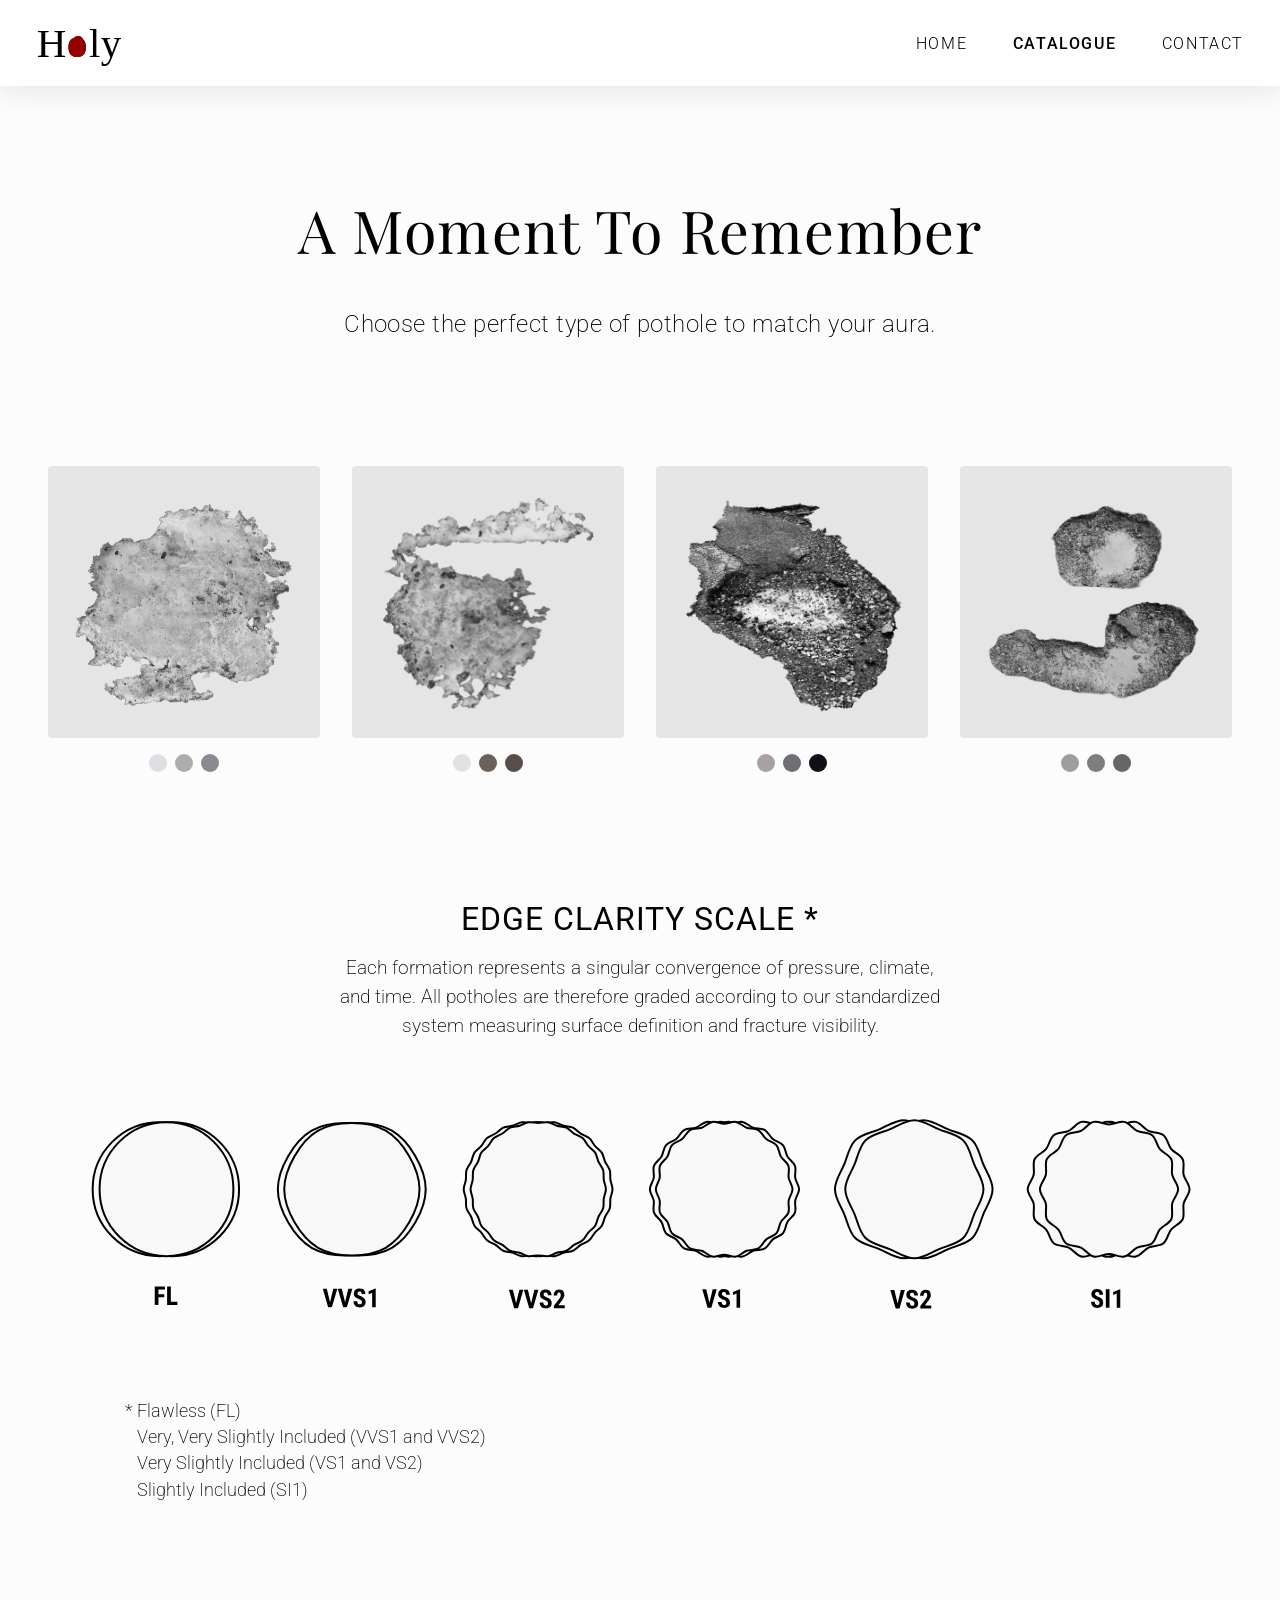
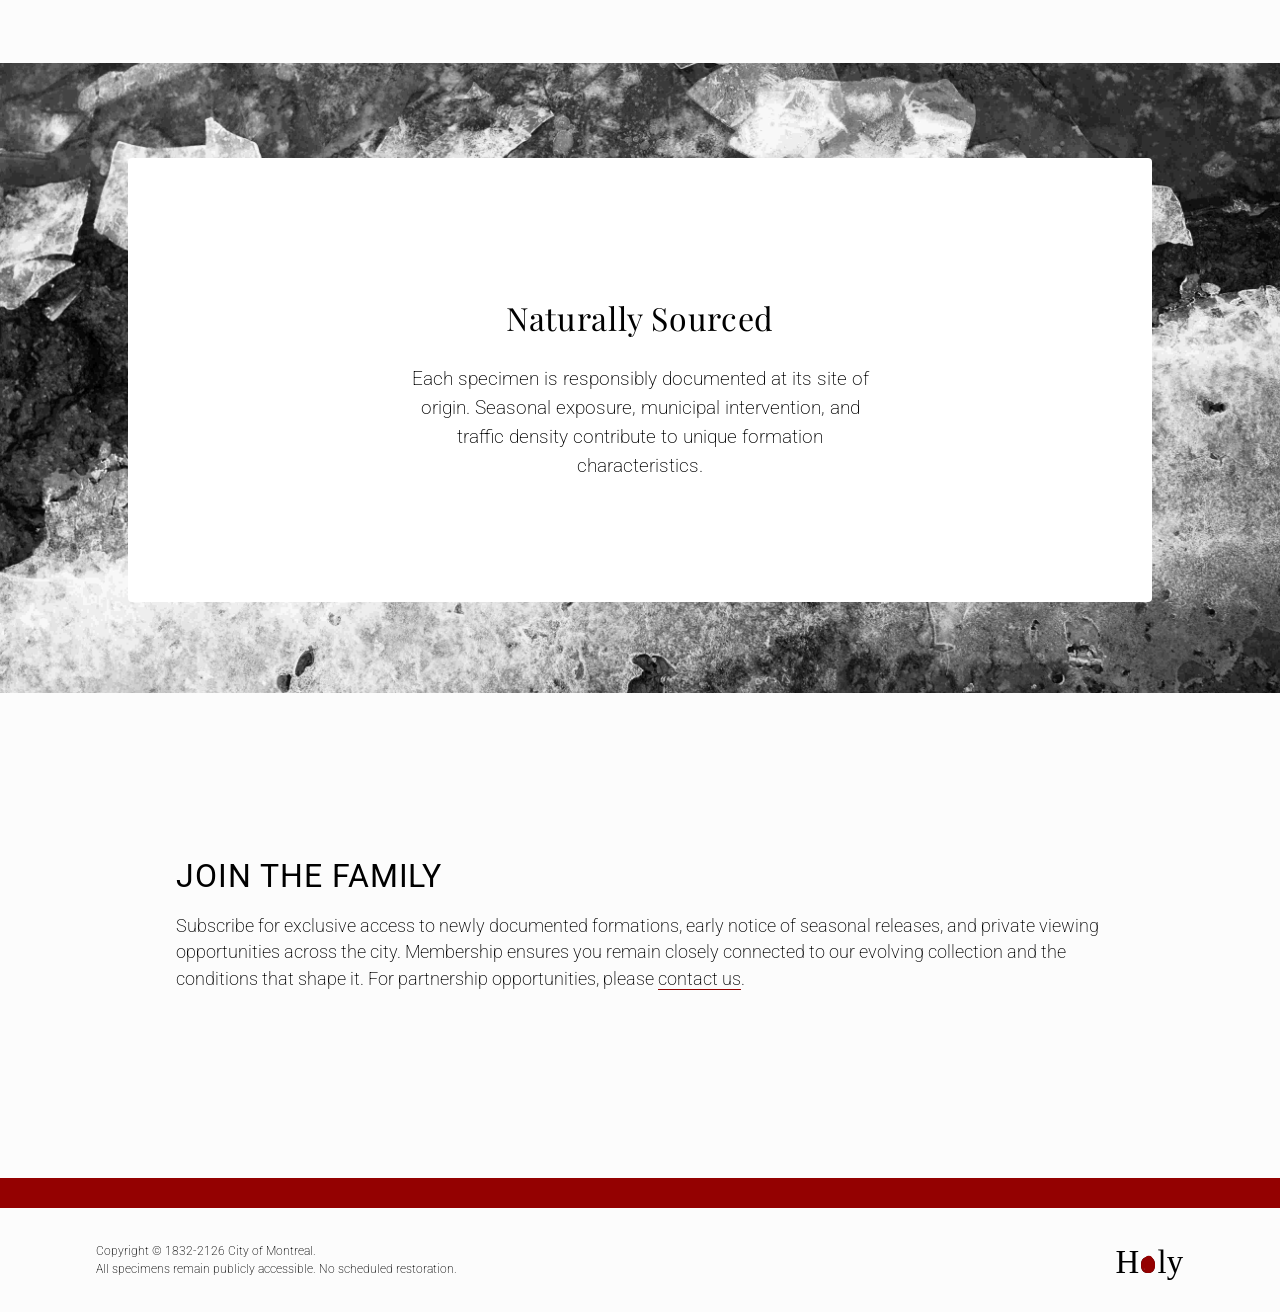
==== catalogue.html @ d76c944a "Initial commit" ====
<!DOCTYPE html>
<html lang="en">
    <head>
        <meta charset="UTF-8">
        <meta name="viewport" content="width=device-width, initial-scale=1.0">
        <meta name="author" content="Gabrielle Michaud">
        <meta name="description" content="DART 349-A Final Project">
        <link rel="stylesheet" href="css/style.css">
        <title>Catalogue | Holy</title>
    </head>
    <body>
        <header>
            <nav class="navbar">
                <span class="logo">
                    <a href="index.html">
                        <img src="images/holy_logo.svg" alt="Holy written with a solid red o">
                    </a>
                </span>

                <span class="pages" id="nav-menu">
                    <a href="index.html">Home</a>
                    <a href="#" class="active">Catalogue</a>
                    <a href="contact.html">Contact</a>
                </span>

                <button class="hamburger-btn" aria-label="Toggle menu" aria-expanded="false" aria-controls="nav-menu">
                    <div class="hamburger-line"></div>
                    <div class="hamburger-line"></div>
                </button>
            </nav>
        </header>    
        <main id="content">
            <h1>A Moment to Remember</h1>
            <h2>Choose the perfect type of pothole to match your aura.</h2>

            <section class="gems">
                <div class="gem-group">
                    <div class="gem-card">
                        <img src="images/gem_1.png" alt="Gem 1">
                        <p class="gem-text">
                            1.03 m Carat, Roundish Cut, Ice Grey
                        </p>
                    </div>
                    <div class="circle-container">
                        <div class="circle-filled c1"></div>
                        <div class="circle-filled c2"></div>
                        <div class="circle-filled c3"></div>
                    </div>
                </div>
                <div class="gem-group">
                    <div class="gem-card">
                        <img src="images/gem_2.png" alt="Gem 2">
                        <p class="gem-text">
                            1.24 m Carat, Peninsula Cut, Slush White
                        </p>
                    </div>
                    <div class="circle-container">
                        <div class="circle-filled c4"></div>
                        <div class="circle-filled c5"></div>
                        <div class="circle-filled c6"></div>
                    </div>
                </div>
                <div class="gem-group">
                    <div class="gem-card">
                        <img src="images/gem_3.png" alt="Gem 3">
                        <p class="gem-text">
                            0.57 m Carat, Never Ending Cut, Lava Black
                        </p>
                    </div>
                    <div class="circle-container">
                        <div class="circle-filled c7"></div>
                        <div class="circle-filled c8"></div>
                        <div class="circle-filled c9"></div>
                    </div>
                </div>
                <div class="gem-group">
                    <div class="gem-card">
                        <img src="images/gem_4.png" alt="Gem 4">
                        <p class="gem-text">
                            0.26 m Carat, Twin Crevasse Cut, Silver
                        </p>
                    </div>
                    <div class="circle-container">
                        <div class="circle-filled c10"></div>
                        <div class="circle-filled c11"></div>
                        <div class="circle-filled c12"></div>
                    </div>
                </div>
            </section>
            
            <section>
                <h3>Edge Clarity Scale *</h3>
                <h4>Each formation represents a singular convergence of pressure, climate, and time. All potholes are therefore graded according to our standardized system measuring surface definition and fracture visibility.</h4>

                <img src="images/pothole_grading.svg" alt="Illustrated circles with subtle overlap effect, each border becoming increasingly wiggly">
                
                <p>*  Flawless (FL)</p>
                <p>&nbsp;&nbsp; Very, Very Slightly Included (VVS1 and VVS2)</p>
                <p>&nbsp;&nbsp; Very Slightly Included (VS1 and VS2)</p>
                <p>&nbsp;&nbsp; Slightly Included (SI1)</p>
            </section>
    
            <section class="half-hero">
                <img src="images/ice.jpg" alt="Background image of top-down view of sheets of ice">
                <div class="overlay-box">
                    <h2>Naturally Sourced</h2>
                    <h4>Each specimen is responsibly documented at its site of origin. Seasonal exposure, municipal intervention, and traffic density contribute to unique formation characteristics.</h4>
                </div>
            </section>

            <article>
                <h3>Join the family</h3>
                <p>
                    Subscribe for exclusive access to newly documented formations, early notice of seasonal releases, and private viewing opportunities across the city. Membership ensures you remain closely connected to our evolving collection and the conditions that shape it. For partnership opportunities, please <a href="contact.html">contact us</a>.
                </p>
            </article>
        
        </main>

        <hr>

        <footer>
            <section class="footer-text">
                <p>
                    Copyright &copy; 1832-2126 City of Montreal.
                </p>
                <p>
                    All specimens remain publicly accessible. No scheduled restoration.
                </p>
            </section>
            <section class="footer-logo">
                <a href="index.html">
                    <img src="images/holy_logo.svg" alt="Holy logo">
                </a>
            </section>
        </footer>

        <script>
            const nav = document.querySelector(".navbar");
            const btn = document.querySelector(".hamburger-btn");

            btn.addEventListener("click", () => {
                nav.classList.toggle("responsive");
                btn.classList.toggle("open");
            });
        </script>

    </body>
</html>
---- css/style.css ----
@import url('https://fonts.googleapis.com/css2?family=Playfair+Display:ital,wght@0,400..900;1,400..900&family=Roboto:ital,wght@0,100..900;1,100..900&display=swap');

:root {
    --primary: #000;
    --secondary: #fff;
    --tertiary: #940101;
    --font-primary: "Playfair Display", serif;
    --font-secondary: "Roboto", sans-serif;
    --content-width: 64em;
    --spacing-sm: 0.5em;
    --spacing-md: 1em;
    --spacing-lg: 2em;
    --radius-sm: 0.25em;
}

* {
    box-sizing: border-box;
}

html {
    scroll-behavior: smooth;
}

main {
    padding: 10em 0;
    margin: 0 auto;
}

body {
    font-family: var(--font-secondary);
    background: #fcfcfc;
    margin: 0;
}

main section {
    margin: 8em 0 0;
}

article,
section p {
    max-inline-size: var(--content-width);
    margin: 0 auto;
    padding-inline: clamp(1rem, 5vw, 3rem);
}

article img {
    max-width: 100%;
}

footer {
    margin: 2em auto;
    display: flex;
    align-items: center;
    justify-content: space-between;
    padding-inline: clamp(1rem, 5vw, 3rem);
}

h1 {
    font-size: clamp(2.3rem, 7vw, 3.7rem);
    letter-spacing: 0.02em;
    font-family: var(--font-primary);
    padding: var(--spacing-sm);
    margin: 0;
    font-weight: 400;
    text-transform: capitalize;
    text-align: center;
}

h2 {
    font-size: clamp(0.875rem, 3vw, 1.5rem);
    margin-top: var( --spacing-sm);
    letter-spacing: 0.02em;
    font-weight: 200;
    text-align: center;
}

h3 {
    font-size: clamp(1.5rem, 5vw, 2rem);
    font-weight: 400;
    letter-spacing: 0.03em;
    margin: 2em 0 0.5em;
    text-transform: uppercase;
    text-align: center;
}

h4 {
    font-size: clamp(1rem, 3vw, 1.2rem);
    font-weight: 200;
    margin: 0 auto;
    text-align: center;
    max-width: 60ch;
    line-height: 1.5;
}

h5 {
    font-size: clamp(0.85rem, 2vw, 1rem);
    font-weight: 400;
    margin: var(--spacing-sm);
    text-transform: capitalize;
}

h6 {
    font-size: clamp(0.7rem, 1.5vw, 0.8rem);
    font-weight: 300;
    margin: var(--spacing-sm);
}

p {
    font-size: clamp(1rem, 2vw, 1.1rem);
    font-weight: 200;
    line-height: 1.5;
}

footer p {
    font-size: clamp(0.65rem, 1.5vw, 0.75rem);
}

article h3 {
    text-align: left;
}

hr {
    border: 15px solid #940101;
}

/* Glass effect by css.glass */
nav {
    text-transform: uppercase;
    align-items: center;
    position: fixed;
    display: flex;
    justify-content: space-between;
    z-index: 10;
    padding: var(--spacing-md);
    width: 100%;
    letter-spacing: 0.1em;
    background: rgba(255, 255, 255, 0.95);
    box-shadow: 0 4px 30px rgba(0, 0, 0, 0.1);
    backdrop-filter: blur(3.5px);
}

nav a {
    padding: 0 20px;
    text-decoration: none;
    color: #000;
}

.logo img {
    height: 50px;
    width: auto;
}

.pages a {
    font-weight: 300;
}

.pages a:hover {
    color: #656565;
}

.pages a.active {
    font-weight: 500;
}

article a {
    text-decoration: none;
    color: var(--primary);
    border-bottom: 1px solid var(--tertiary);
    transition: transform 0.3s ease;
}

article a:hover {
    border-bottom: 2px solid var(--tertiary);
}

a:focus {
    outline: 1px solid var(--tertiary);
    outline-offset: 3px;
    border-radius: 2px;
}

.hero {
    background: url(../images/hero_pothole.jpg) no-repeat center center/cover;
    height: 100vh;
    width: 100%;
    text-align: center;
    place-items: center;
    display: grid;
}

.hero h1,
.hero h2 {
    color: var(--secondary);
}

.scroll-down {
    position: absolute;
    bottom: 4em;
    left: 50%;
    animation: bounce 2s ease-in-out infinite;
}

.arrow {
    border: solid #f7f7f7;
    display: inline-block;
    border-width: 0 3px 3px 0;
    padding: 10px;
    transform: rotate(45deg);
}

/* Hamburger to X navbar effect by Quackit */
.hamburger-btn {
    width: 40px;
    height: 15px;
    background: transparent;
    border: none;
    cursor: pointer;
    display: none;
    flex-direction: column;
    justify-content: space-between;
    transition: all 0.3s ease;
    padding: 0;
}

.hamburger-line {
    width: 100%;
    height: 4px;
    background-color: #333;
    border-radius: 2px;
    transition: transform 0.3s ease, opacity 0.3s ease;
}

.hamburger-btn.open .hamburger-line:nth-child(1) {
    transform: translateY(6px) rotate(45deg);
}

.hamburger-btn.open .hamburger-line:nth-child(2) {
    transform: translateY(-5px) rotate(-45deg);
}

.card {
    display: flex;
    flex-wrap: wrap;
    justify-content: center;
    margin: 4em auto;
}

.card img {
    object-fit: cover;
    width: clamp(150px, 20vw, 300px);
    height: 50vh;
    padding: 0.25em;
    filter: grayscale(1);
}

.half-hero {
    position: relative;
    margin: 10rem 0;
}

.half-hero img {
    object-fit: cover;
    width: 100vw;
    height: 70vh;
}

.overlay-box {
    position: absolute;
    display: flex;
    flex-direction: column;
    justify-content: center;
    align-items: center;
    background: #fff;
    top: 50%;
    left: 50%;
    transform: translate(-50%, -50%);
    width: 80%;
    height: 70%;
    border-radius: var(--radius-sm);
}

.overlay-box h2 {
    font-family: var(--font-primary);
    font-size: 2rem;
}

.overlay-box h4 {
    max-width: 48ch;
}

.overlay-box a {
    text-transform: uppercase;
    padding: 1rem;
    margin: 2em;
    border-radius: 0.25em;
    border: #000 1px solid;
    color: #000;
    text-decoration: none;
}

.overlay-box a:hover {
    background: #000;
    color: #fff;
}

.gems {
    display: flex;
    justify-content: center;
    gap: 2rem;
    flex-wrap: wrap;
    padding: var(--spacing-inline);
}

.gem-group {
    display: flex;
    flex-direction: column;
    align-items: center;
    gap: 1rem;
    flex: 0 1 clamp(150px, 25%, 250px);
}

.gem-card {
    position: relative;
    background: #E5E5E5;
    padding: 1.5rem;
    cursor: pointer;
    border-radius: var(--radius-sm);
}

.gem-text {
    position: absolute;
    top: 50%;
    left: 50%;
    transform: translate(-50%, -50%);
    text-align: center;
    opacity: 0;
    transition: opacity 0.3s ease;
    margin: 0;
    font-size: 0.85rem;
    line-height: 1.5;
    width: 90%;
}

.gems img {
    width: 14em;
    height: 14em;
    object-fit: contain;
    display: block;
    filter: grayscale(1);
    transition: opacity 0.3s ease;
}

.gem-card:hover .gem-text {
    opacity: 1;
}

.gem-card:hover img {
    opacity: 0.1;
}

.circle-container {
    display: flex;
    gap: 0.5rem;
    justify-content: center;
    flex-wrap: wrap;
}

.circle-filled {
    background: var(--bg-color);
    border-radius: 100%;
    width: 18px;
    height: 18px;
    flex-shrink: 0;
}

.c1 { --bg-color: #DEDFE3; }
.c2 { --bg-color: #ADABAC; }
.c3 { --bg-color: #8A8A91; }
.c4 { --bg-color: #E2E2E4; }
.c5 { --bg-color: #6B6158; }
.c6 { --bg-color: #594D4C; }
.c7 { --bg-color: #A7A1A5; }
.c8 { --bg-color: #6F6E73; }
.c9 { --bg-color: #101116; }
.c10 { --bg-color: #9E9E9E; }
.c11 { --bg-color: #7E7C7D; }
.c12 { --bg-color: #656668; }

.contact_pothole {
    margin: 5em 0;
}

.contact {
    display: flex;
    flex-direction: column;
    gap: 2rem;
    align-items: center;
}

.contact article {
    display: flex;
    align-items: center;
    gap: 1rem;
}

.contact img {
    width: 4em;
    height: 4em;
}

.footer-logo img {
    height: 40px;
    width: auto;
    display: block;
    padding-inline: clamp(1rem, 5vw, 3rem);
}

@keyframes bounce {
    0%, 100% {
        transform: translate(-50%, 0);
    }
    50% {
        transform: translate(-50%, 10px);
    }
}

@media screen and (max-width: 600px) {
    .pages {
        position: absolute;
        width: 100%;
        top: 100%;
        left: 50%;
        transform: translateX(-50%);
        background: rgba(255, 255, 255, 0.95);
        flex-direction: column;
        align-items: center;
        max-height: 0;
        overflow: hidden;
        transition: max-height 0.35s ease;
    }

    .navbar.responsive .pages {
        max-height: 300px;
    }

    .pages a {
        display: block;
        text-align: left;
        padding: 1em 2em 1em;
        background: rgba(255, 255, 255, 1);
    }

    .navbar .icon {
        display: block;
    }
    .hamburger-btn {
        display: flex;
    }
    .card img {
        width: 90vw;
        height: 40vh;
    }
    .footer-logo img {
        display: none;
    }
    .card {
        gap: 2em;
    }
}
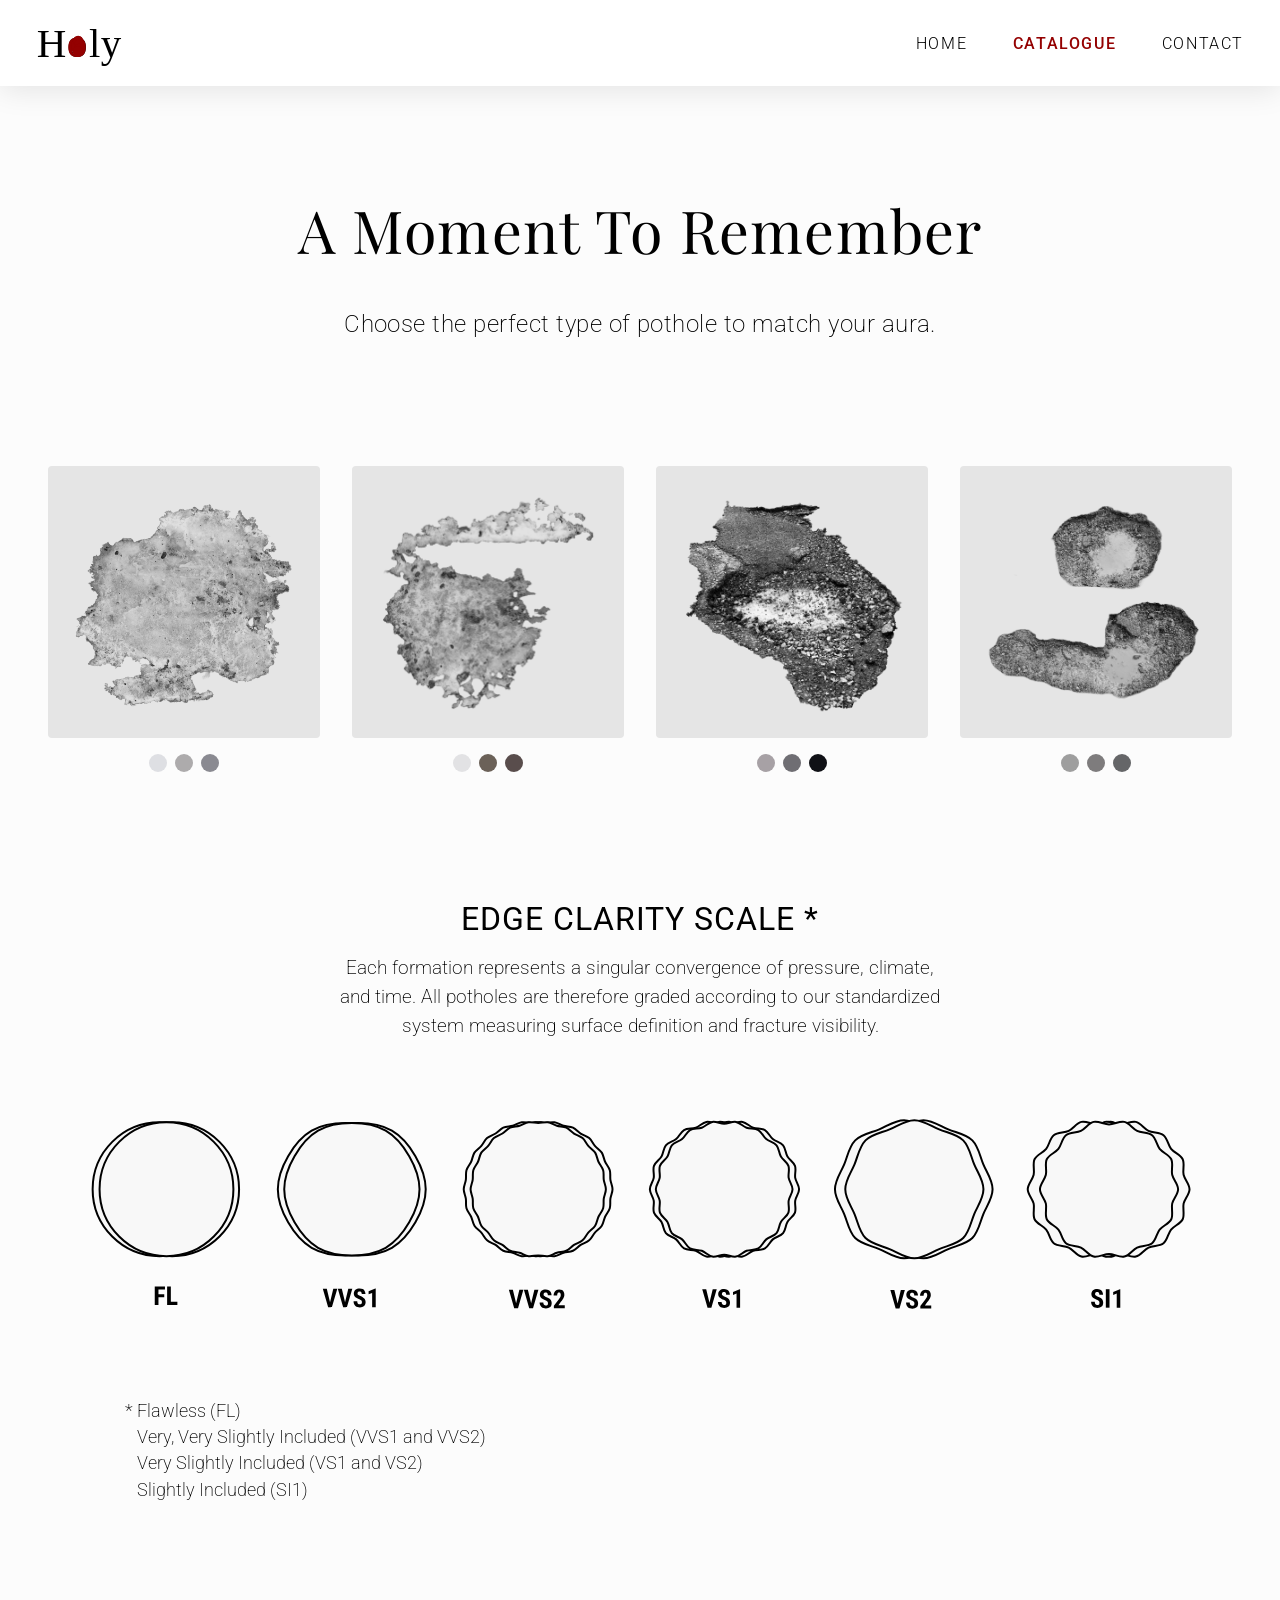
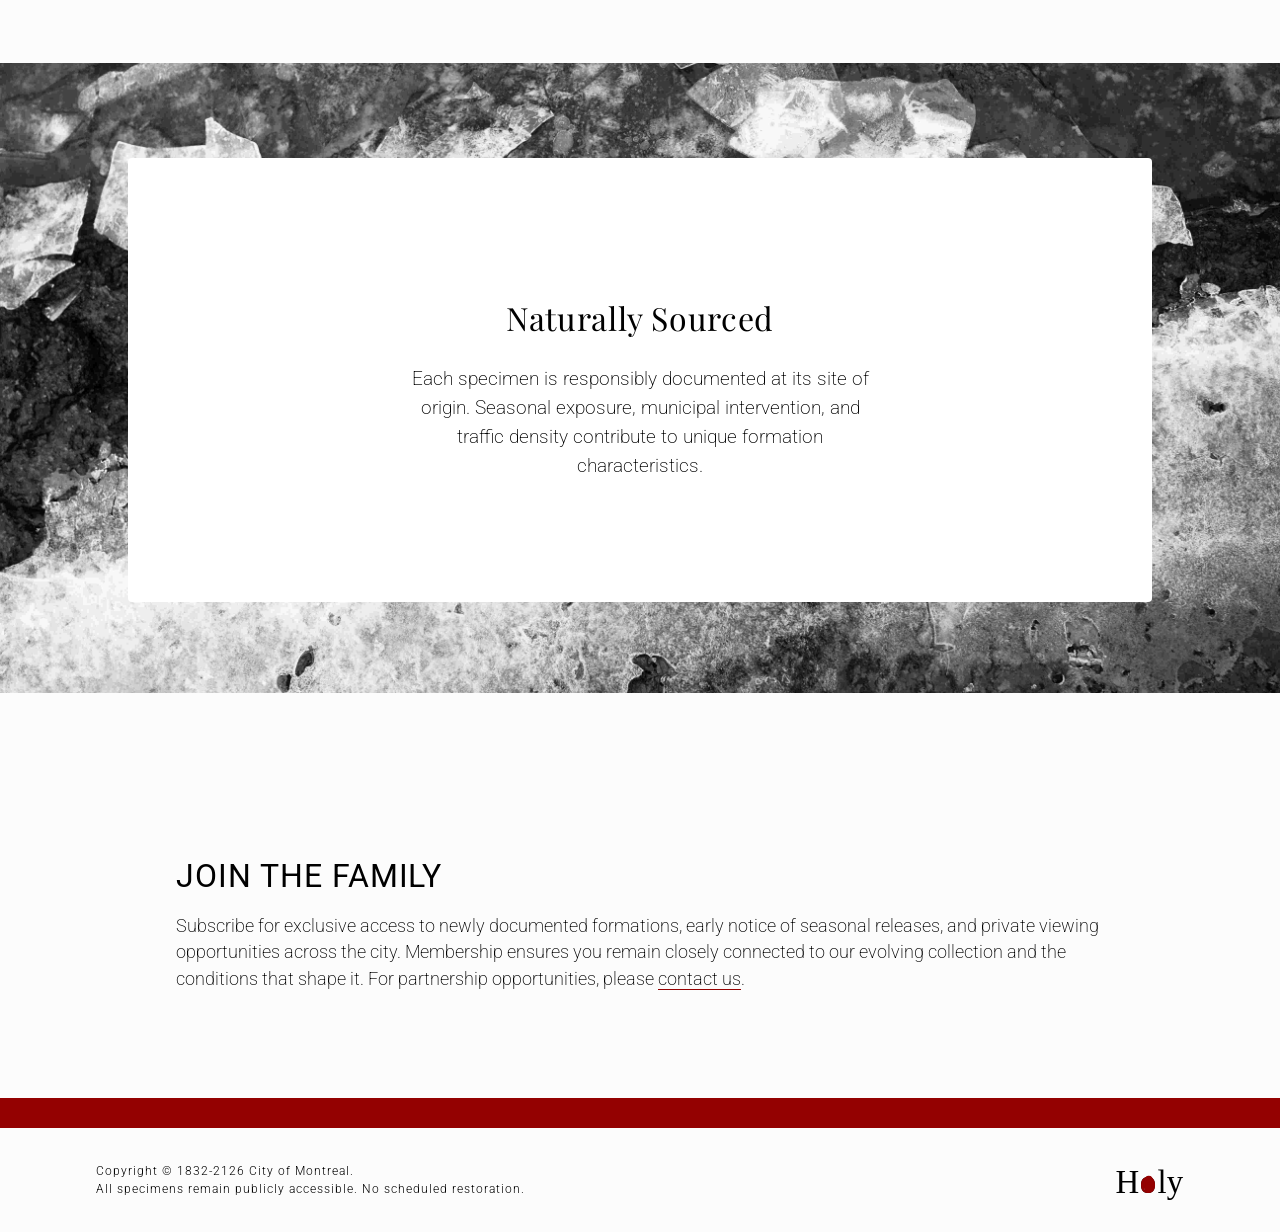
==== commit 91d89184: "Contact info alignment, red nav" ====
--- a/catalogue.html
+++ b/catalogue.html
@@ -17,7 +17,7 @@
                     </a>
                 </span>
 
-                <span class="pages" id="nav-menu">
+                <span class="navigation" id="nav-menu">
                     <a href="index.html">Home</a>
                     <a href="#" class="active">Catalogue</a>
                     <a href="contact.html">Contact</a>
--- a/css/style.css
+++ b/css/style.css
@@ -22,7 +22,7 @@
 }
 
 main {
-    padding: 10em 0;
+    padding: 5em 0;
     margin: 0 auto;
 }
 
@@ -34,6 +34,10 @@
 
 main section {
     margin: 8em 0 0;
+}
+
+main h1 {
+    margin: 5rem 0 0
 }
 
 article,
@@ -113,6 +117,8 @@
 
 footer p {
     font-size: clamp(0.65rem, 1.5vw, 0.75rem);
+    font-weight: 300;
+    letter-spacing: 1px;
 }
 
 article h3 {
@@ -120,7 +126,7 @@
 }
 
 hr {
-    border: 15px solid #940101;
+    border: 15px solid var(--tertiary);
 }
 
 /* Glass effect by css.glass */
@@ -142,7 +148,7 @@
 nav a {
     padding: 0 20px;
     text-decoration: none;
-    color: #000;
+    color: var(--primary);
 }
 
 .logo img {
@@ -150,30 +156,30 @@
     width: auto;
 }
 
-.pages a {
+.navigation a {
     font-weight: 300;
 }
 
-.pages a:hover {
+.navigation a:hover {
     color: #656565;
 }
 
-.pages a.active {
+.navigation a.active {
     font-weight: 500;
+    color: var(--tertiary);
 }
 
 article a {
     text-decoration: none;
     color: var(--primary);
     border-bottom: 1px solid var(--tertiary);
-    transition: transform 0.3s ease;
 }
 
 article a:hover {
     border-bottom: 2px solid var(--tertiary);
 }
 
-a:focus {
+article a:focus {
     outline: 1px solid var(--tertiary);
     outline-offset: 3px;
     border-radius: 2px;
@@ -225,7 +231,7 @@
 .hamburger-line {
     width: 100%;
     height: 4px;
-    background-color: #333;
+    background-color: var(--primary);
     border-radius: 2px;
     transition: transform 0.3s ease, opacity 0.3s ease;
 }
@@ -270,7 +276,7 @@
     flex-direction: column;
     justify-content: center;
     align-items: center;
-    background: #fff;
+    background: var(--secondary);
     top: 50%;
     left: 50%;
     transform: translate(-50%, -50%);
@@ -293,14 +299,15 @@
     padding: 1rem;
     margin: 2em;
     border-radius: 0.25em;
-    border: #000 1px solid;
-    color: #000;
+    border: var(--primary) 1px solid;
+    color: var(--primary);
     text-decoration: none;
 }
 
 .overlay-box a:hover {
-    background: #000;
-    color: #fff;
+    background: var(--tertiary);
+    border: var(--tertiary) 1px solid;
+    color: var(--secondary);
 }
 
 .gems {
@@ -336,9 +343,8 @@
     opacity: 0;
     transition: opacity 0.3s ease;
     margin: 0;
-    font-size: 0.85rem;
-    line-height: 1.5;
     width: 90%;
+    font-weight: 300;
 }
 
 .gems img {
@@ -388,24 +394,24 @@
 
 .contact_pothole {
     margin: 5em 0;
+    filter: drop-shadow(1px 2px 3px hsl(220deg 60% 50% / 0.3));
+    border-radius: var(--radius-sm);
 }
 
 .contact {
     display: flex;
     flex-direction: column;
-    gap: 2rem;
+}
+
+.contact-icon {
+    display: flex;
     align-items: center;
 }
 
-.contact article {
-    display: flex;
-    align-items: center;
-    gap: 1rem;
-}
-
-.contact img {
-    width: 4em;
-    height: 4em;
+.contact-icon img {
+    width: 3em;
+    height: 3em;
+    margin: 0 1em 0 0;
 }
 
 .footer-logo img {
@@ -425,7 +431,7 @@
 }
 
 @media screen and (max-width: 600px) {
-    .pages {
+    .navigation {
         position: absolute;
         width: 100%;
         top: 100%;
@@ -439,11 +445,11 @@
         transition: max-height 0.35s ease;
     }
 
-    .navbar.responsive .pages {
+    .navbar.responsive .navigation {
         max-height: 300px;
     }
 
-    .pages a {
+    .navigation a {
         display: block;
         text-align: left;
         padding: 1em 2em 1em;
@@ -466,4 +472,11 @@
     .card {
         gap: 2em;
     }
+    .overlay-box h4 {
+        max-width: 30ch;
+    }
+    .gems img {
+        width: 20em;
+        height: 20em;
+    }
 }
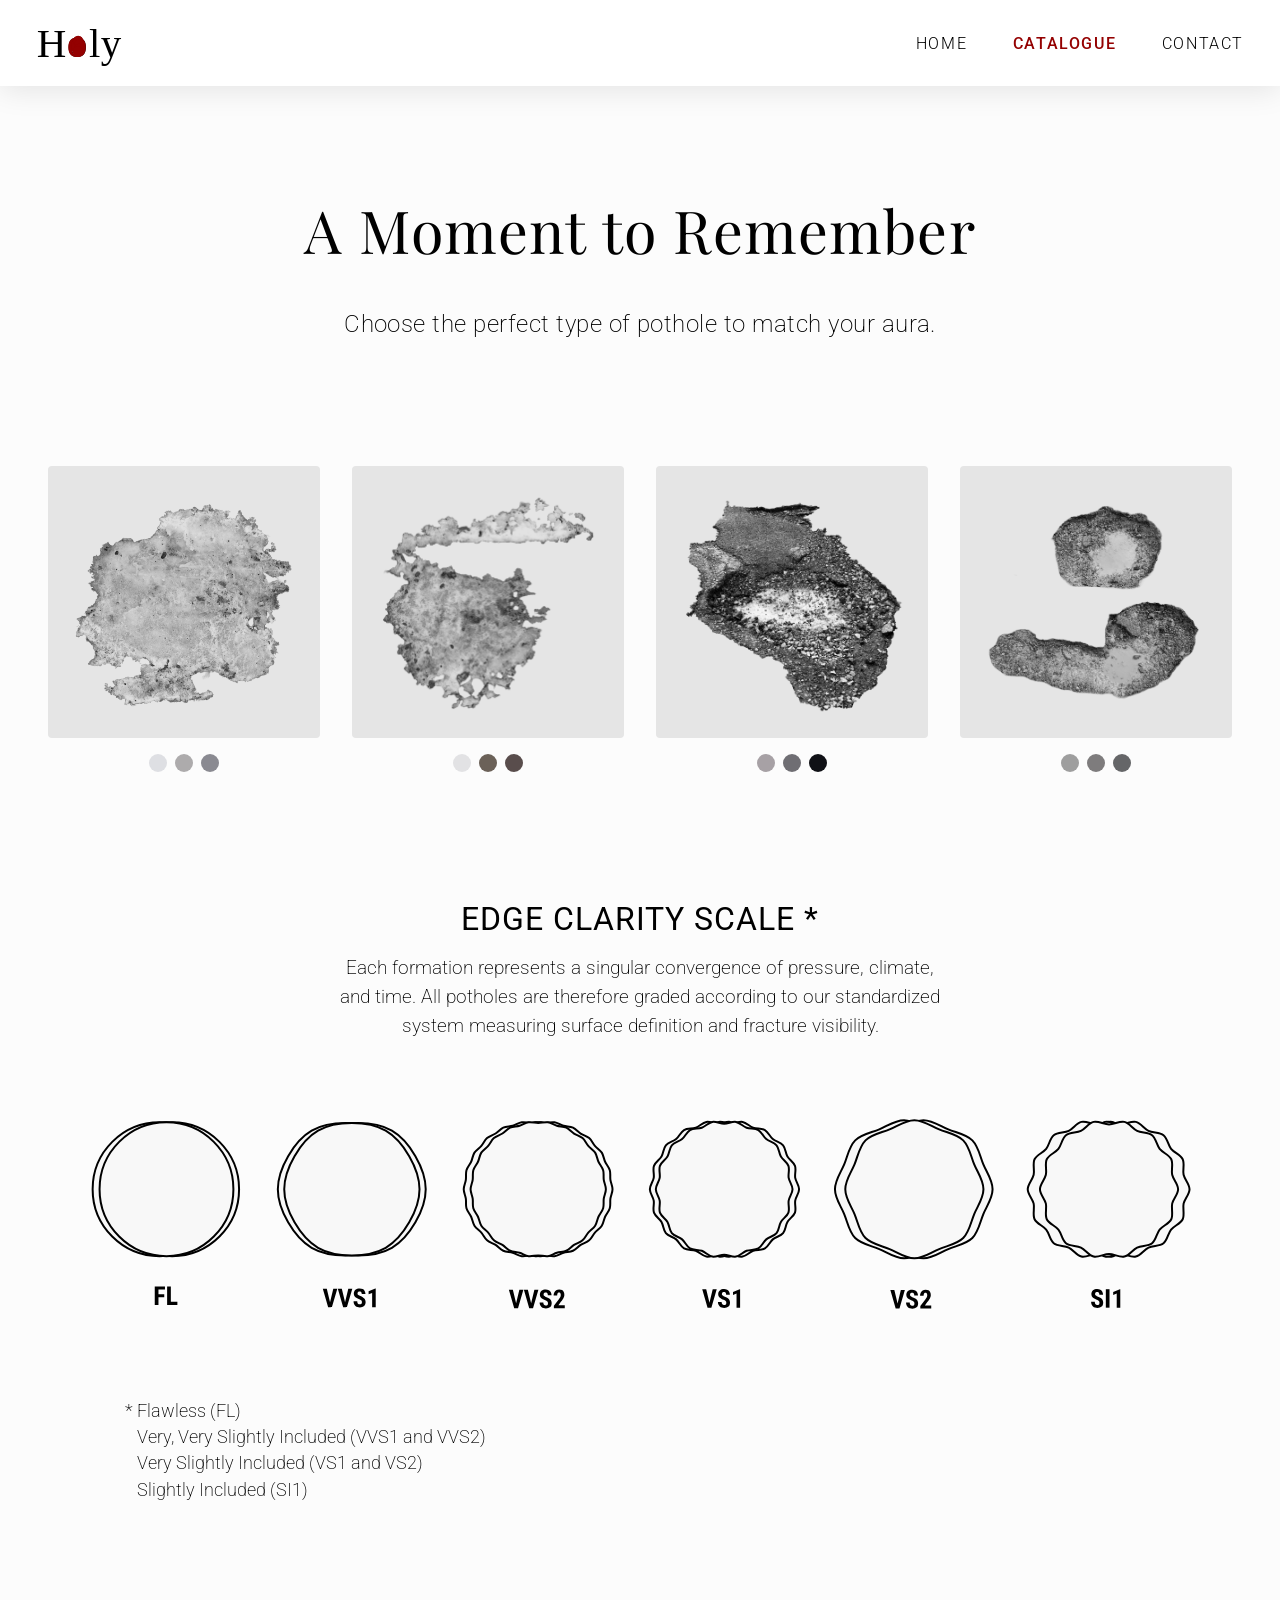
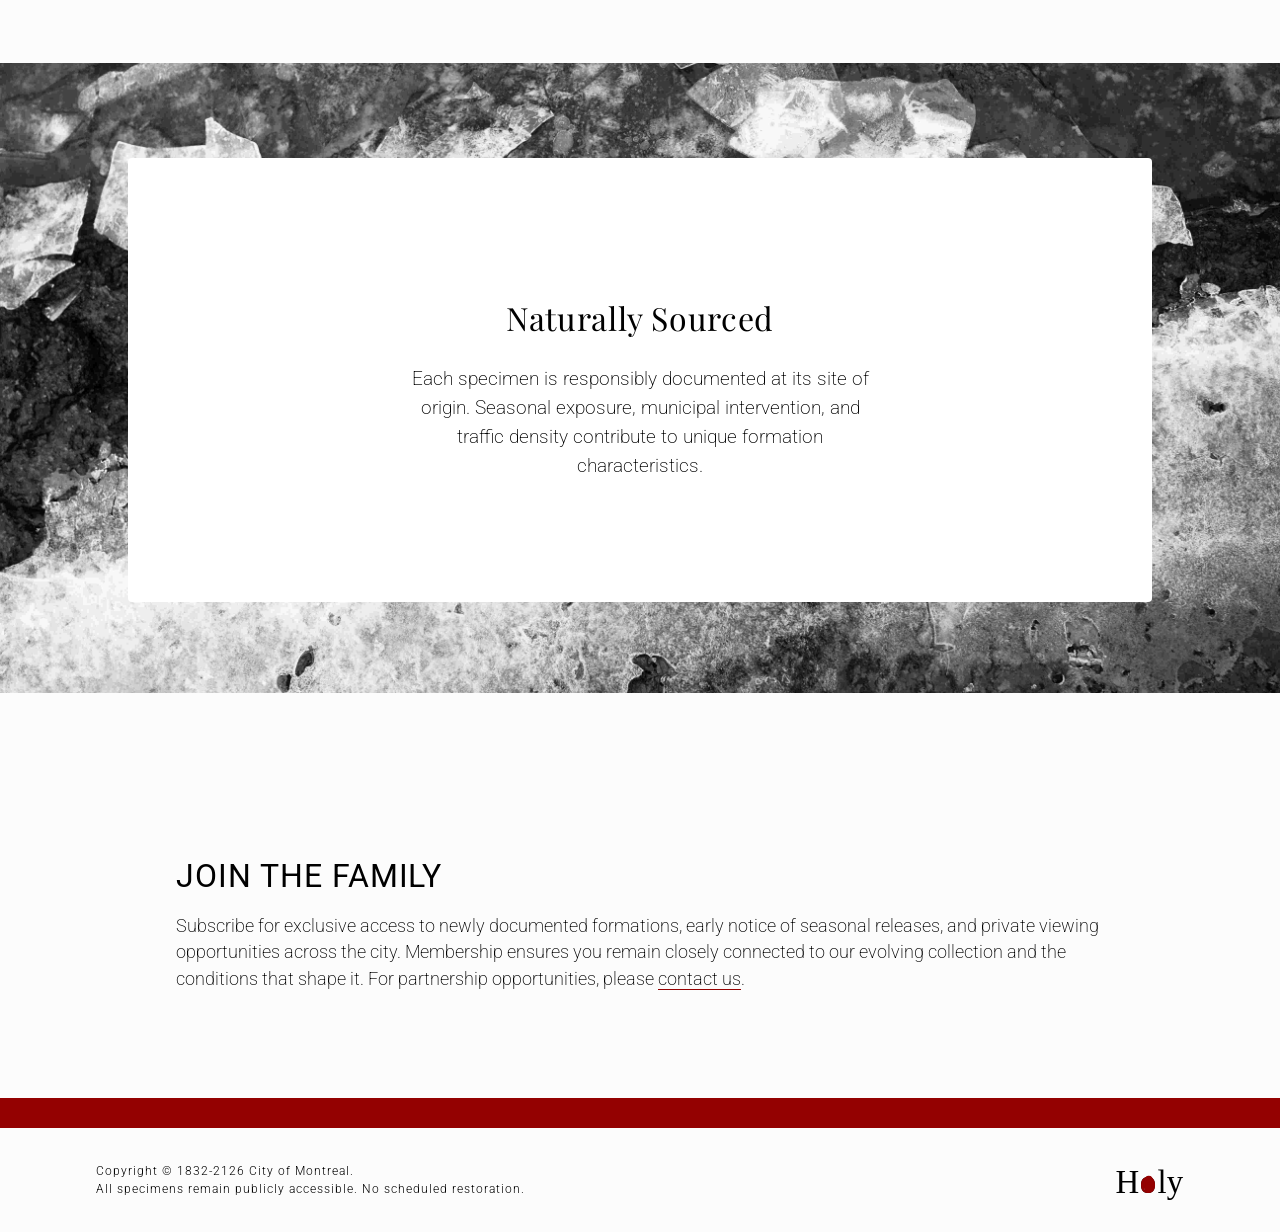
==== commit fbef5e2d: "Added project description and favicon" ====
--- a/catalogue.html
+++ b/catalogue.html
@@ -6,6 +6,7 @@
         <meta name="author" content="Gabrielle Michaud">
         <meta name="description" content="DART 349-A Final Project">
         <link rel="stylesheet" href="css/style.css">
+        <link rel="icon" type="image/x-icon" href="/images/favicon.svg">
         <title>Catalogue | Holy</title>
     </head>
     <body>
@@ -29,7 +30,7 @@
                 </button>
             </nav>
         </header>    
-        <main id="content">
+        <main>
             <h1>A Moment to Remember</h1>
             <h2>Choose the perfect type of pothole to match your aura.</h2>
 
@@ -102,7 +103,7 @@
     
             <section class="half-hero">
                 <img src="images/ice.jpg" alt="Background image of top-down view of sheets of ice">
-                <div class="overlay-box">
+                <div class="half-hero-box">
                     <h2>Naturally Sourced</h2>
                     <h4>Each specimen is responsibly documented at its site of origin. Seasonal exposure, municipal intervention, and traffic density contribute to unique formation characteristics.</h4>
                 </div>
--- a/css/style.css
+++ b/css/style.css
@@ -32,33 +32,6 @@
     margin: 0;
 }
 
-main section {
-    margin: 8em 0 0;
-}
-
-main h1 {
-    margin: 5rem 0 0
-}
-
-article,
-section p {
-    max-inline-size: var(--content-width);
-    margin: 0 auto;
-    padding-inline: clamp(1rem, 5vw, 3rem);
-}
-
-article img {
-    max-width: 100%;
-}
-
-footer {
-    margin: 2em auto;
-    display: flex;
-    align-items: center;
-    justify-content: space-between;
-    padding-inline: clamp(1rem, 5vw, 3rem);
-}
-
 h1 {
     font-size: clamp(2.3rem, 7vw, 3.7rem);
     letter-spacing: 0.02em;
@@ -66,7 +39,6 @@
     padding: var(--spacing-sm);
     margin: 0;
     font-weight: 400;
-    text-transform: capitalize;
     text-align: center;
 }
 
@@ -111,8 +83,25 @@
 
 p {
     font-size: clamp(1rem, 2vw, 1.1rem);
+    line-height: 1.5;
     font-weight: 200;
+}
+
+b {
+    font-size: clamp(1rem, 2vw, 1.1rem);
     line-height: 1.5;
+    font-weight: 400;
+}
+
+main h1 {
+    margin: 5rem 0 0
+}
+
+article,
+section p {
+    max-inline-size: var(--content-width);
+    margin: 0 auto;
+    padding-inline: clamp(1rem, 5vw, 3rem);
 }
 
 footer p {
@@ -123,6 +112,22 @@
 
 article h3 {
     text-align: left;
+}
+
+article img {
+    max-width: 100%;
+}
+
+main section {
+    margin: 8em 0 0;
+}
+
+footer {
+    margin: 2em auto;
+    display: flex;
+    align-items: center;
+    justify-content: space-between;
+    padding-inline: clamp(1rem, 5vw, 3rem);
 }
 
 hr {
@@ -251,12 +256,27 @@
     margin: 4em auto;
 }
 
+.card > div {
+    position: relative;
+    display: inline-block;
+}
+
 .card img {
     object-fit: cover;
     width: clamp(150px, 20vw, 300px);
     height: 50vh;
     padding: 0.25em;
     filter: grayscale(1);
+    display: block;
+}
+
+.price-tag {
+    position: absolute;
+    top: 1em;
+    left: 1em;
+    background-color: white;
+    padding: 0.5em 0.75em;
+    font-size: 14px;
 }
 
 .half-hero {
@@ -270,7 +290,7 @@
     height: 70vh;
 }
 
-.overlay-box {
+.half-hero-box {
     position: absolute;
     display: flex;
     flex-direction: column;
@@ -285,16 +305,16 @@
     border-radius: var(--radius-sm);
 }
 
-.overlay-box h2 {
+.half-hero-box h2 {
     font-family: var(--font-primary);
     font-size: 2rem;
 }
 
-.overlay-box h4 {
+.half-hero-box h4 {
     max-width: 48ch;
 }
 
-.overlay-box a {
+.half-hero-box a {
     text-transform: uppercase;
     padding: 1rem;
     margin: 2em;
@@ -304,7 +324,7 @@
     text-decoration: none;
 }
 
-.overlay-box a:hover {
+.half-hero-box a:hover {
     background: var(--tertiary);
     border: var(--tertiary) 1px solid;
     color: var(--secondary);
@@ -393,7 +413,7 @@
 .c12 { --bg-color: #656668; }
 
 .contact_pothole {
-    margin: 5em 0;
+    margin: 5em 0 0;
     filter: drop-shadow(1px 2px 3px hsl(220deg 60% 50% / 0.3));
     border-radius: var(--radius-sm);
 }
@@ -472,7 +492,7 @@
     .card {
         gap: 2em;
     }
-    .overlay-box h4 {
+    .half-hero-box h4 {
         max-width: 30ch;
     }
     .gems img {
